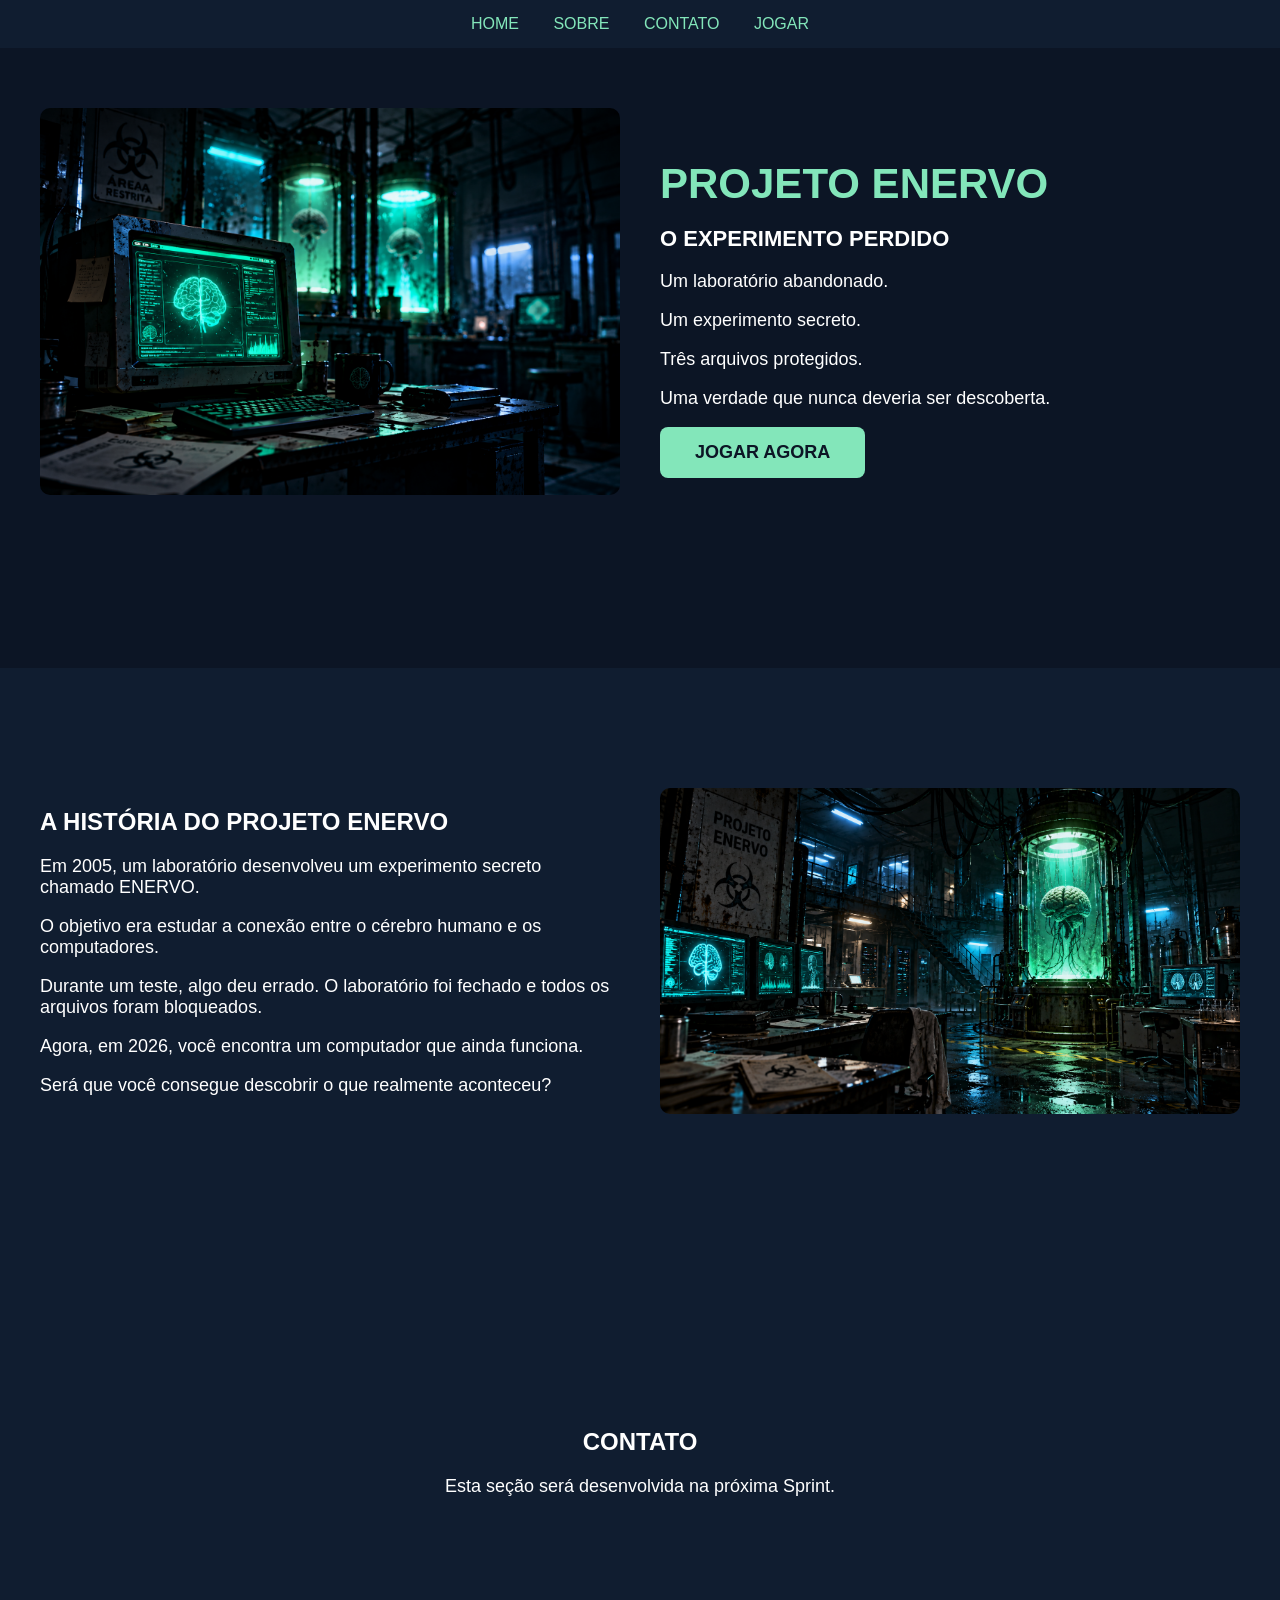
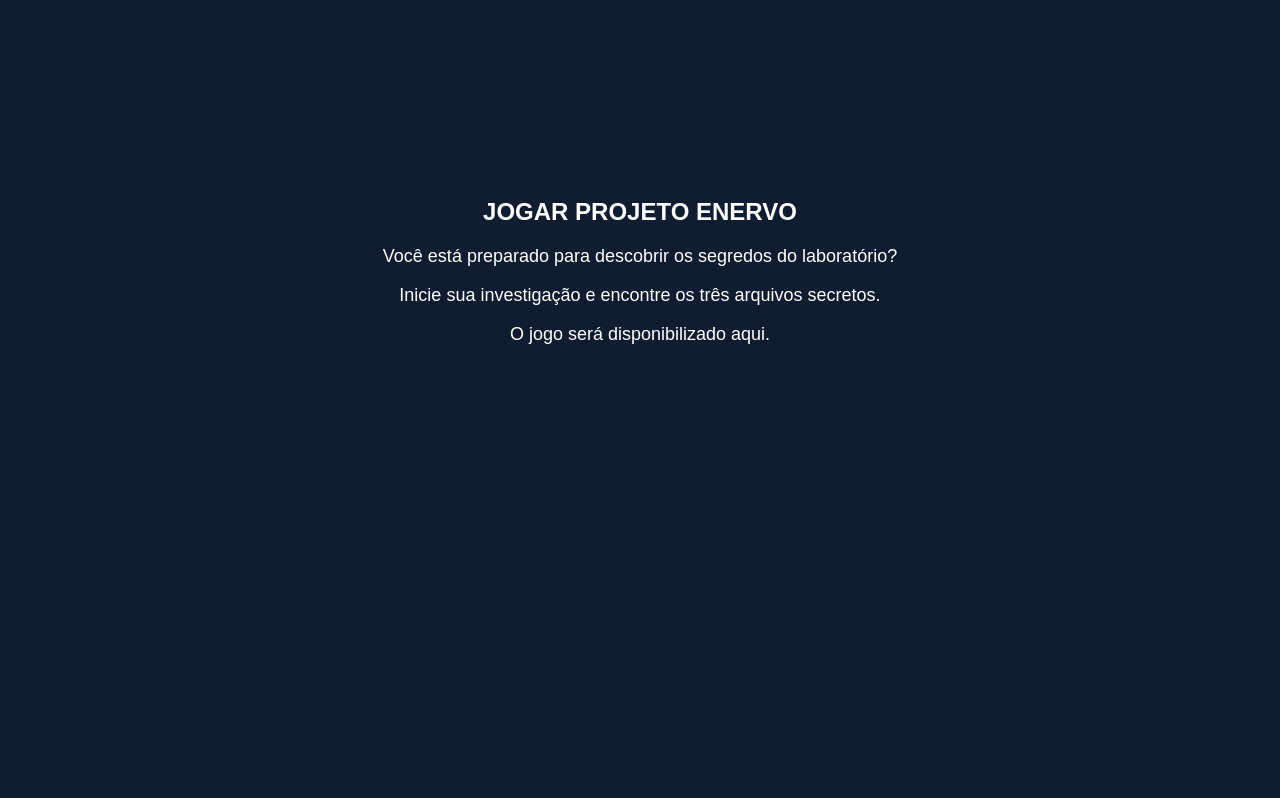
==== index.html @ 1218ed66 "Add files via upload" ====
<!DOCTYPE html>
<html lang="pt-BR">

<head>
    <meta charset="UTF-8">
    <meta name="viewport" content="width=device-width, initial-scale=1.0">
    <title>Projeto Enervo</title>
    <link rel="stylesheet" href="style.css">
</head>

<body>

    <header>
        <nav>
            <a href="#inicio">HOME</a>
            <a href="#historia">SOBRE</a>
            <a href="#contato">CONTATO</a>
            <a href="#jogar">JOGAR</a>
        </nav>
    </header>

    <!-- HOME -->
    <section id="inicio">

        <div class="conteudo-home">

            <div class="imagem-home">
                <img src="computador.jpg"
                     alt="Computador misterioso do Projeto Enervo">
            </div>

            <div class="texto-home">

                <h1>PROJETO ENERVO</h1>
                <h2>O EXPERIMENTO PERDIDO</h2>

                <p>Um laboratório abandonado.</p>
                <p>Um experimento secreto.</p>
                <p>Três arquivos protegidos.</p>
                <p>Uma verdade que nunca deveria ser descoberta.</p>

                <a href="#jogar">
                    <button>JOGAR AGORA</button>
                </a>

            </div>

        </div>

    </section>

    <!-- SOBRE -->
    <section id="historia">

        
<section id="historia">

    <div class="conteudo-historia">

        <div class="texto-historia">
            <h2>A HISTÓRIA DO PROJETO ENERVO</h2>

            <p>Em 2005, um laboratório desenvolveu
            um experimento secreto chamado ENERVO.</p>

            <p>O objetivo era estudar a conexão
            entre o cérebro humano e os computadores.</p>

            <p>Durante um teste, algo deu errado.
            O laboratório foi fechado e todos
            os arquivos foram bloqueados.</p>

            <p>Agora, em 2026, você encontra
            um computador que ainda funciona.</p>

            <p>Será que você consegue descobrir
            o que realmente aconteceu?</p>
        </div>

        <div class="imagem-historia">
            <img src="laboratorio.jpg" alt="Laboratório secreto do Projeto Enervo">
        </div>

    </div>

</section>


    <!-- CONTATO -->
    <section id="contato">

        <h2>CONTATO</h2>
        <p>Esta seção será desenvolvida na próxima Sprint.</p>

    </section>

    <!-- JOGAR -->
    <section id="jogar">

        <h2>JOGAR PROJETO ENERVO</h2>

        <p>
            Você está preparado para descobrir
            os segredos do laboratório?
        </p>

        <p>
            Inicie sua investigação e encontre
            os três arquivos secretos.
        </p>

        <p>O jogo será disponibilizado aqui.</p>

    </section>

</body>
</html>
---- style.css ----
body {
    background-color: #0C1525;
    color: white;
    font-family: Arial, sans-serif;
    text-align: center;
    padding: 0;
    margin: 0;
}

h1 {
    color: #83E6BA;
    font-size: 50px;
}

h2 {
    color: white;
    font-size: 24px;
}

p {
    font-size: 18px;
}

button {
    background-color: #83E6BA;
    color: #0C1525;
    border: none;
    padding: 15px 35px;
    font-size: 18px;
    font-weight: bold;
    border-radius: 8px;
    cursor: pointer;
}

/* MENU FIXO NO TOPO */

header {
    background-color: #101D30;
    padding: 15px;
    text-align: center;
    position: sticky;
    top: 0;
    z-index: 10;
}

nav a {
    color: #83E6BA;
    text-decoration: none;
    font-size: 16px;
    margin: 15px;
}

nav a:hover {
    color: white;
}

/* HOME */

#inicio {
    min-height: 500px;
    padding: 60px 20px;
}

.conteudo-home {
    display: flex;
    align-items: center;
    justify-content: center;
    gap: 40px;
    max-width: 1200px;
    margin: 0 auto;
}

.imagem-home {
    width: 50%;
    min-width: 0;
}

.imagem-home img {
    display: block;
    width: 100%;
    height: auto;
    border-radius: 10px;
}

.texto-home {
    width: 50%;
    min-width: 0;
    text-align: left;
}

.texto-home h1 {
    font-size: 42px;
    margin-bottom: 10px;
}

.texto-home h2 {
    font-size: 22px;
}

.texto-home p {
    font-size: 18px;
}

/* SOBRE */

#historia {
    min-height: 500px;
    padding: 60px 20px;
    background-color: #101D30;
}

/* CONTATO */

#contato {
    min-height: 250px;
    padding: 60px 20px;
}

/* JOGAR */

#jogar {
    min-height: 500px;
    padding: 60px 20px;
}

/* ESPAÇO PARA O MENU NÃO COBRIR OS TÍTULOS */

#inicio, #historia, #contato, #jogar {
    scroll-margin-top: 70px;
}

/* AJUSTE PARA TELAS MENORES */

@media (max-width: 700px) {
    .conteudo-home {
        flex-direction: column;
    }

    .imagem-home,
    .texto-home {
        width: 100%;
    }

    .texto-home {
        text-align: center;
    }

    .texto-home h1 {
        font-size: 34px;
    }

    nav a {
        margin: 6px;
        font-size: 14px;
    }
}


/* HISTÓRIA COM TEXTO E IMAGEM LADO A LADO */

.conteudo-historia {
    display: flex;
    align-items: center;
    justify-content: center;
    gap: 40px;
    max-width: 1200px;
    margin: 0 auto;
}

.texto-historia {
    width: 50%;
    min-width: 0;
    text-align: left;
}

.imagem-historia {
    width: 50%;
    min-width: 0;
}

.imagem-historia img {
    display: block;
    width: 100%;
    height: auto;
    border-radius: 10px;
}

@media (max-width: 700px) {
    .conteudo-historia {
        flex-direction: column;
    }

    .texto-historia,
    .imagem-historia {
        width: 100%;
    }

    .texto-historia {
        text-align: center;
    }
}
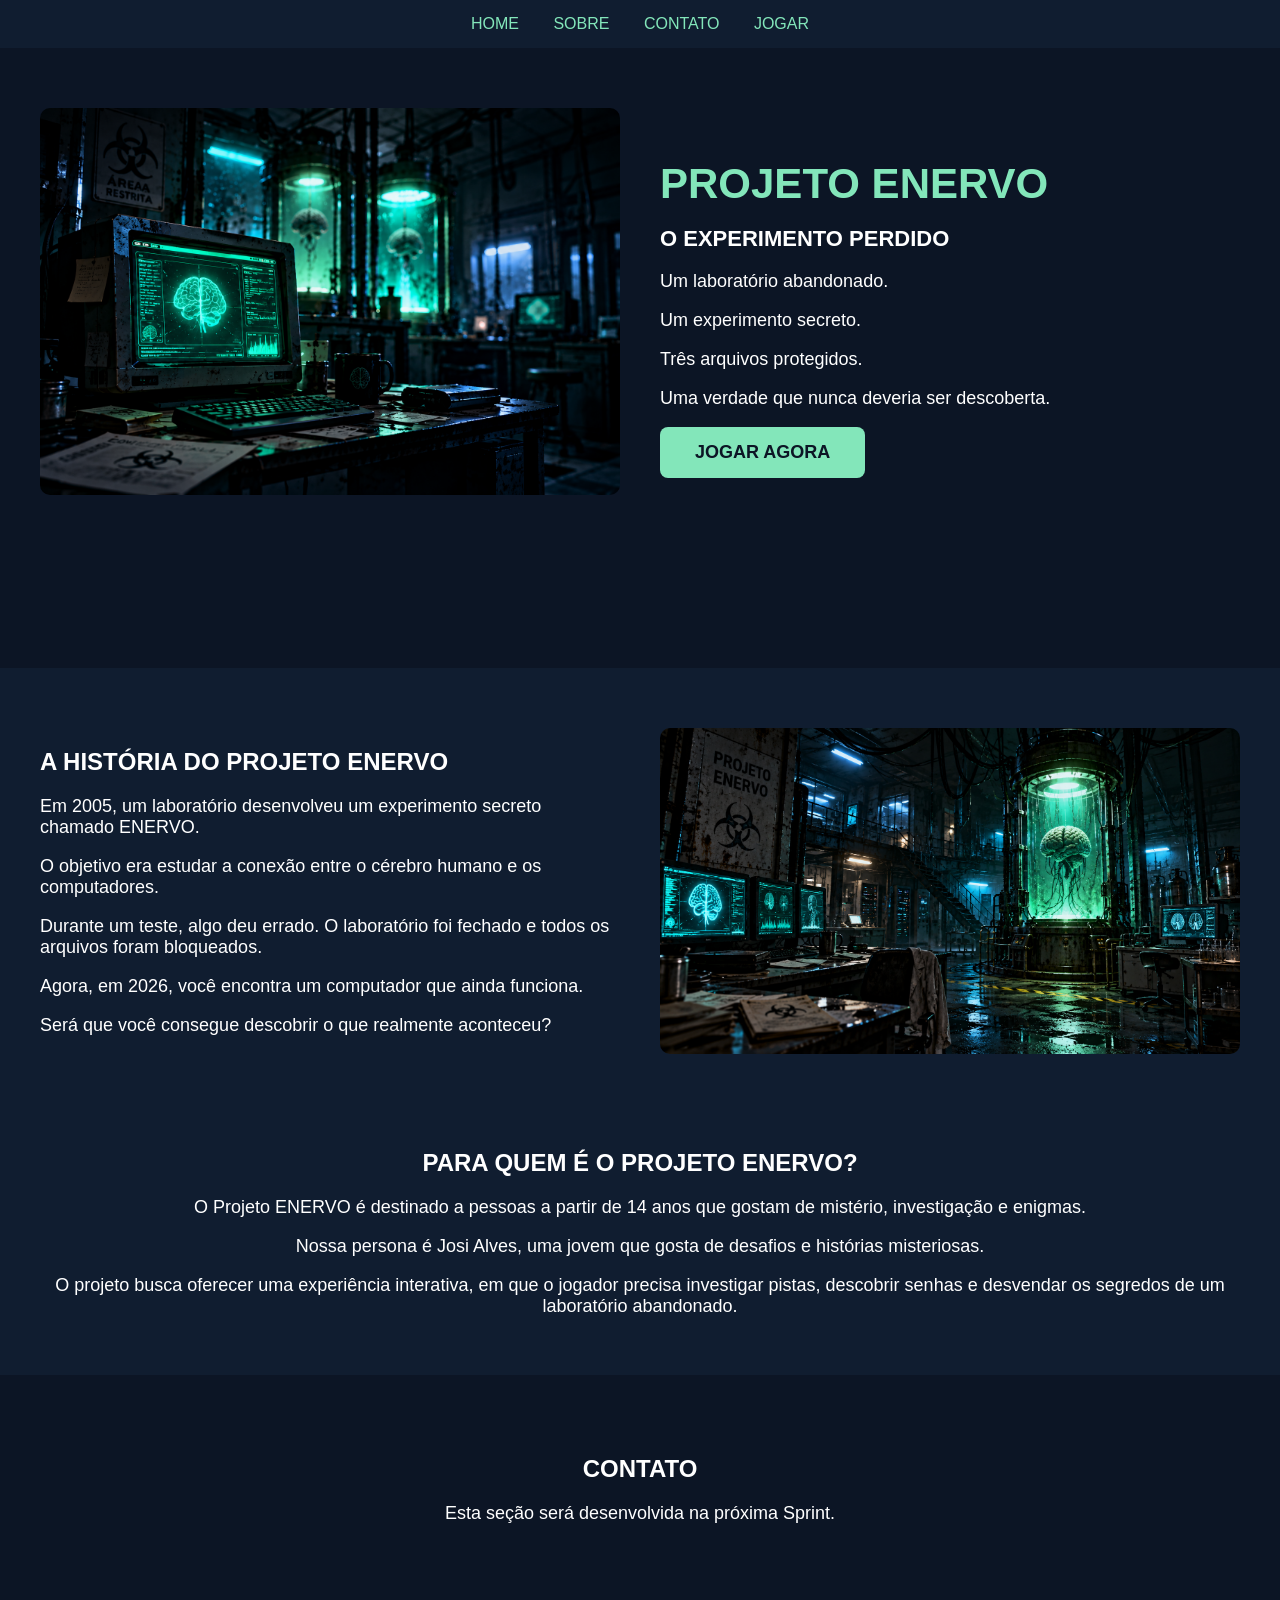
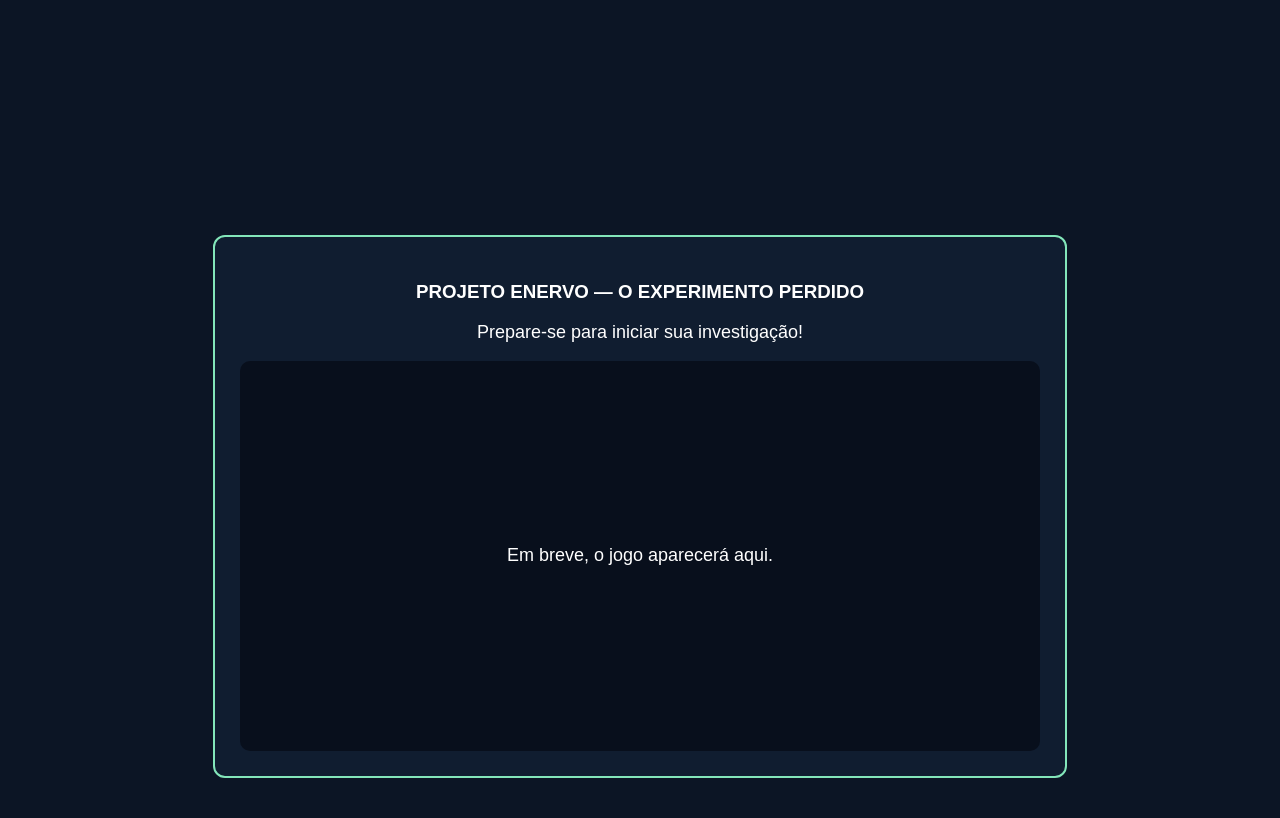
==== commit e1e8417e: "Add files via upload" ====
--- a/index.html
+++ b/index.html
@@ -53,9 +53,6 @@
     <!-- SOBRE -->
     <section id="historia">
 
-        
-<section id="historia">
-
     <div class="conteudo-historia">
 
         <div class="texto-historia">
@@ -86,6 +83,16 @@
 
 </section>
 
+<section id="persona">
+    <h2>PARA QUEM É O PROJETO ENERVO?</h2>
+
+    <p>O Projeto ENERVO é destinado a pessoas a partir de 14 anos que gostam de mistério, investigação e enigmas.</p>
+
+    <p>Nossa persona é Josi Alves, uma jovem que gosta de desafios e histórias misteriosas.</p>
+
+    <p>O projeto busca oferecer uma experiência interativa, em que o jogador precisa investigar pistas, descobrir senhas e desvendar os segredos de um laboratório abandonado.</p>
+</section>
+
 
     <!-- CONTATO -->
     <section id="contato">
@@ -98,20 +105,13 @@
     <!-- JOGAR -->
     <section id="jogar">
 
-        <h2>JOGAR PROJETO ENERVO</h2>
-
-        <p>
-            Você está preparado para descobrir
-            os segredos do laboratório?
-        </p>
-
-        <p>
-            Inicie sua investigação e encontre
-            os três arquivos secretos.
-        </p>
-
-        <p>O jogo será disponibilizado aqui.</p>
-
+    <div class="area-jogo">
+    <h3>PROJETO ENERVO — O EXPERIMENTO PERDIDO</h3>
+    <p>Prepare-se para iniciar sua investigação!</p>
+    <div id="tela-jogo">
+        <p>Em breve, o jogo aparecerá aqui.</p>
+    </div>
+</div>
     </section>
 
 </body>
--- a/style.css
+++ b/style.css
@@ -105,8 +105,12 @@
 /* SOBRE */
 
 #historia {
-    min-height: 500px;
+    min-height: 0px;
     padding: 60px 20px;
+    background-color: #101D30;
+}
+#persona {
+    padding: 15px 20px 40px;
     background-color: #101D30;
 }
 
@@ -120,8 +124,8 @@
 /* JOGAR */
 
 #jogar {
-    min-height: 500px;
-    padding: 60px 20px;
+    min-height: auto;
+    padding: 60px 20px 10px;
 }
 
 /* ESPAÇO PARA O MENU NÃO COBRIR OS TÍTULOS */
@@ -200,3 +204,24 @@
         text-align: center;
     }
 }
+
+/* ÁREA DO JOGO PROJETO ENERVO */
+
+.area-jogo {
+    max-width: 800px;
+    margin: 30px auto;
+    padding: 25px;
+    background-color: #101D30;
+    border: 2px solid #83E6BA;
+    border-radius: 12px;
+}
+
+#tela-jogo {
+    min-height: 350px;
+    background-color: #080F1C;
+    border-radius: 10px;
+    display: flex;
+    align-items: center;
+    justify-content: center;
+    padding: 20px;
+}
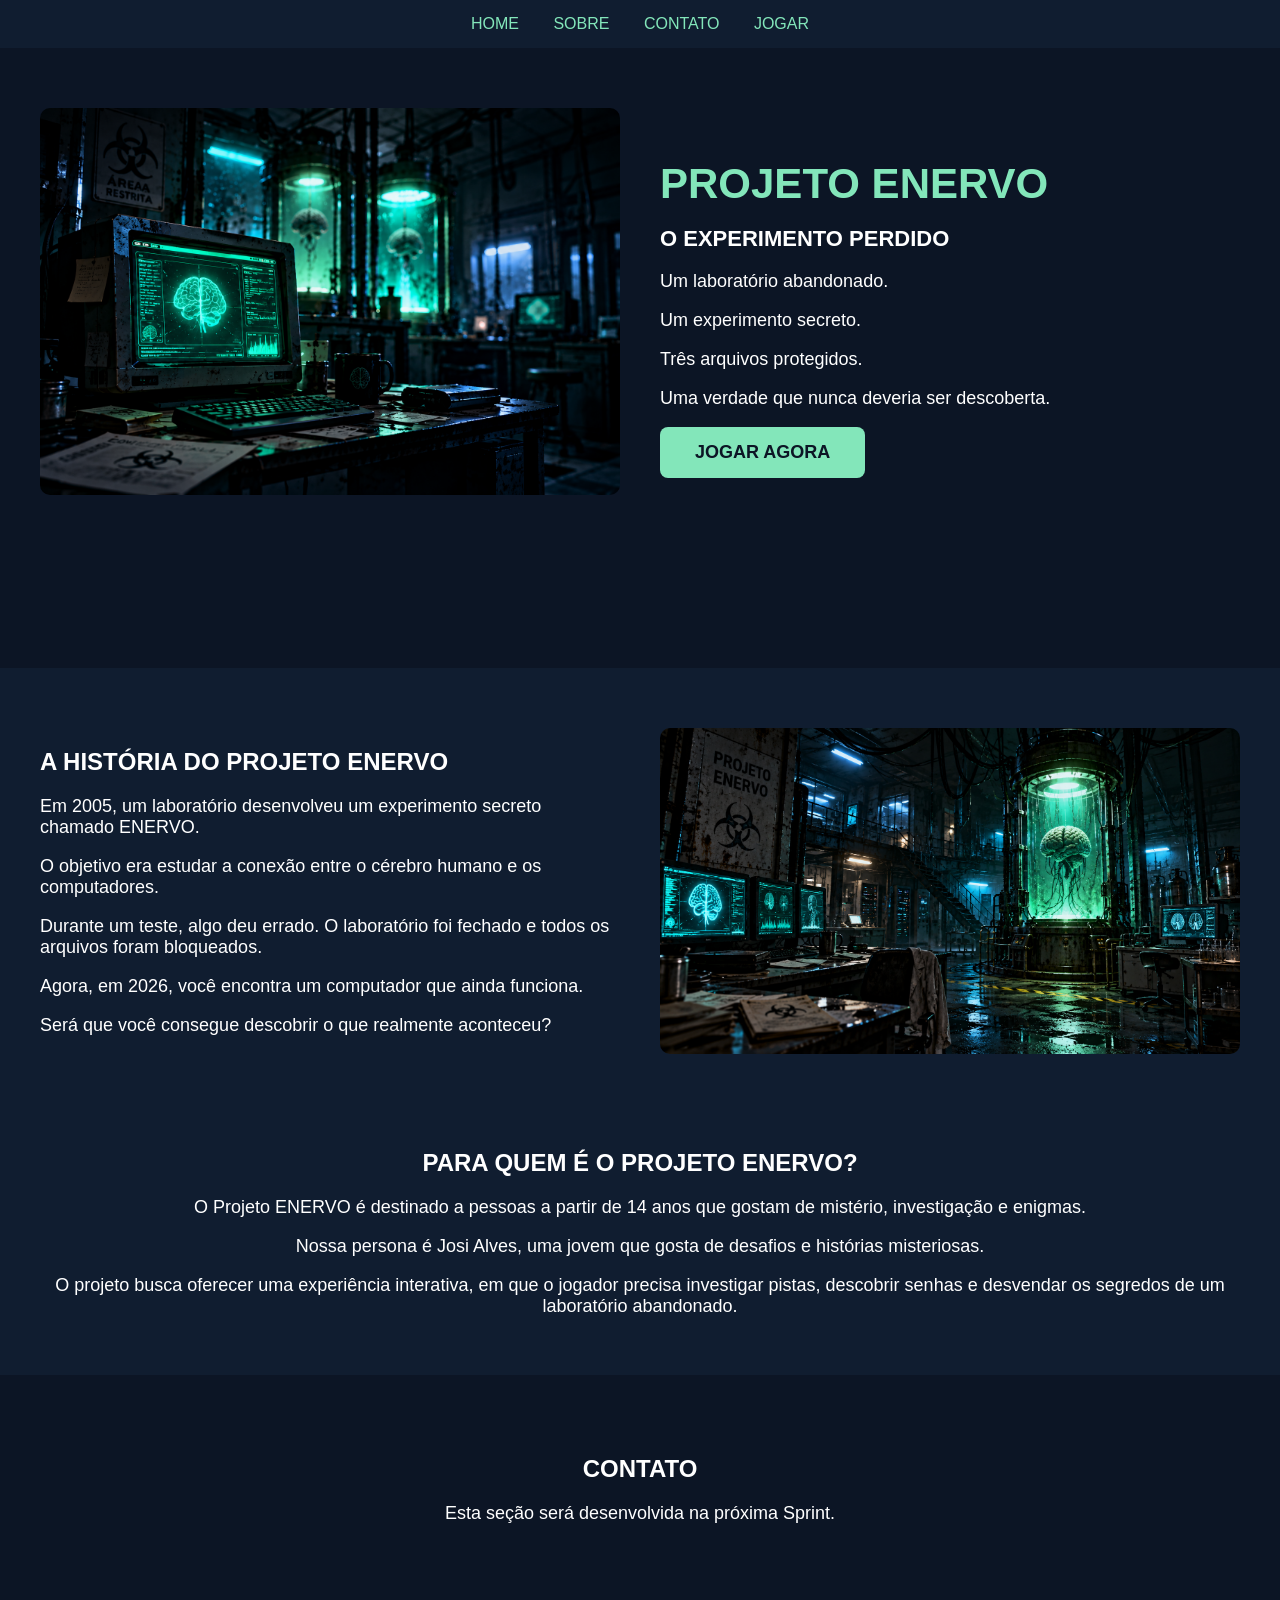
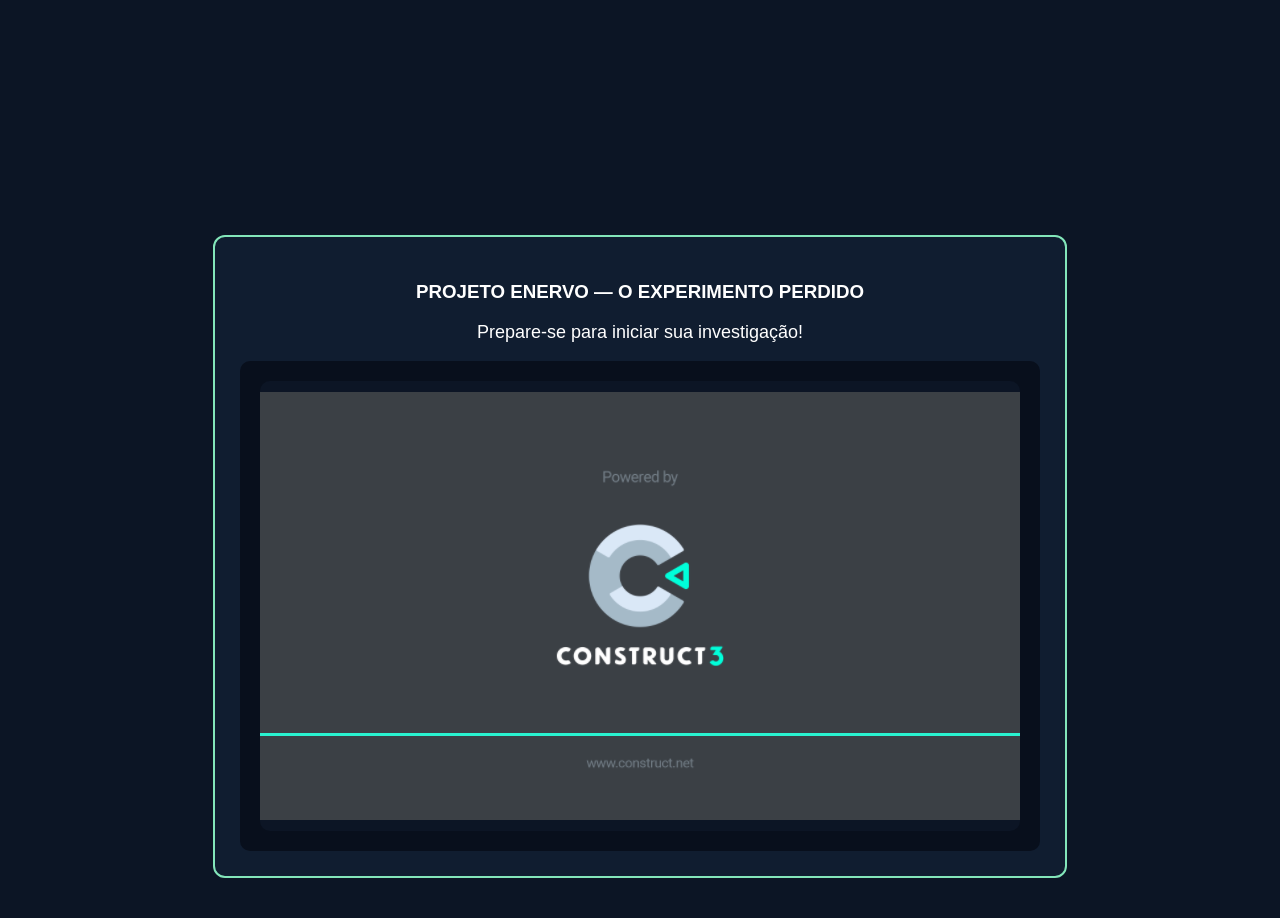
==== commit d2aa27ee: "Add files via upload" ====
--- a/index.html
+++ b/index.html
@@ -109,8 +109,16 @@
     <h3>PROJETO ENERVO — O EXPERIMENTO PERDIDO</h3>
     <p>Prepare-se para iniciar sua investigação!</p>
     <div id="tela-jogo">
-        <p>Em breve, o jogo aparecerá aqui.</p>
-    </div>
+        
+<iframe
+    src="jogo/index.html"
+    title="Jogo Projeto ENERVO"
+    width="100%"
+    height="450"
+    style="border: none; border-radius: 10px;"
+    allowfullscreen>
+</iframe>
+
 </div>
     </section>
 
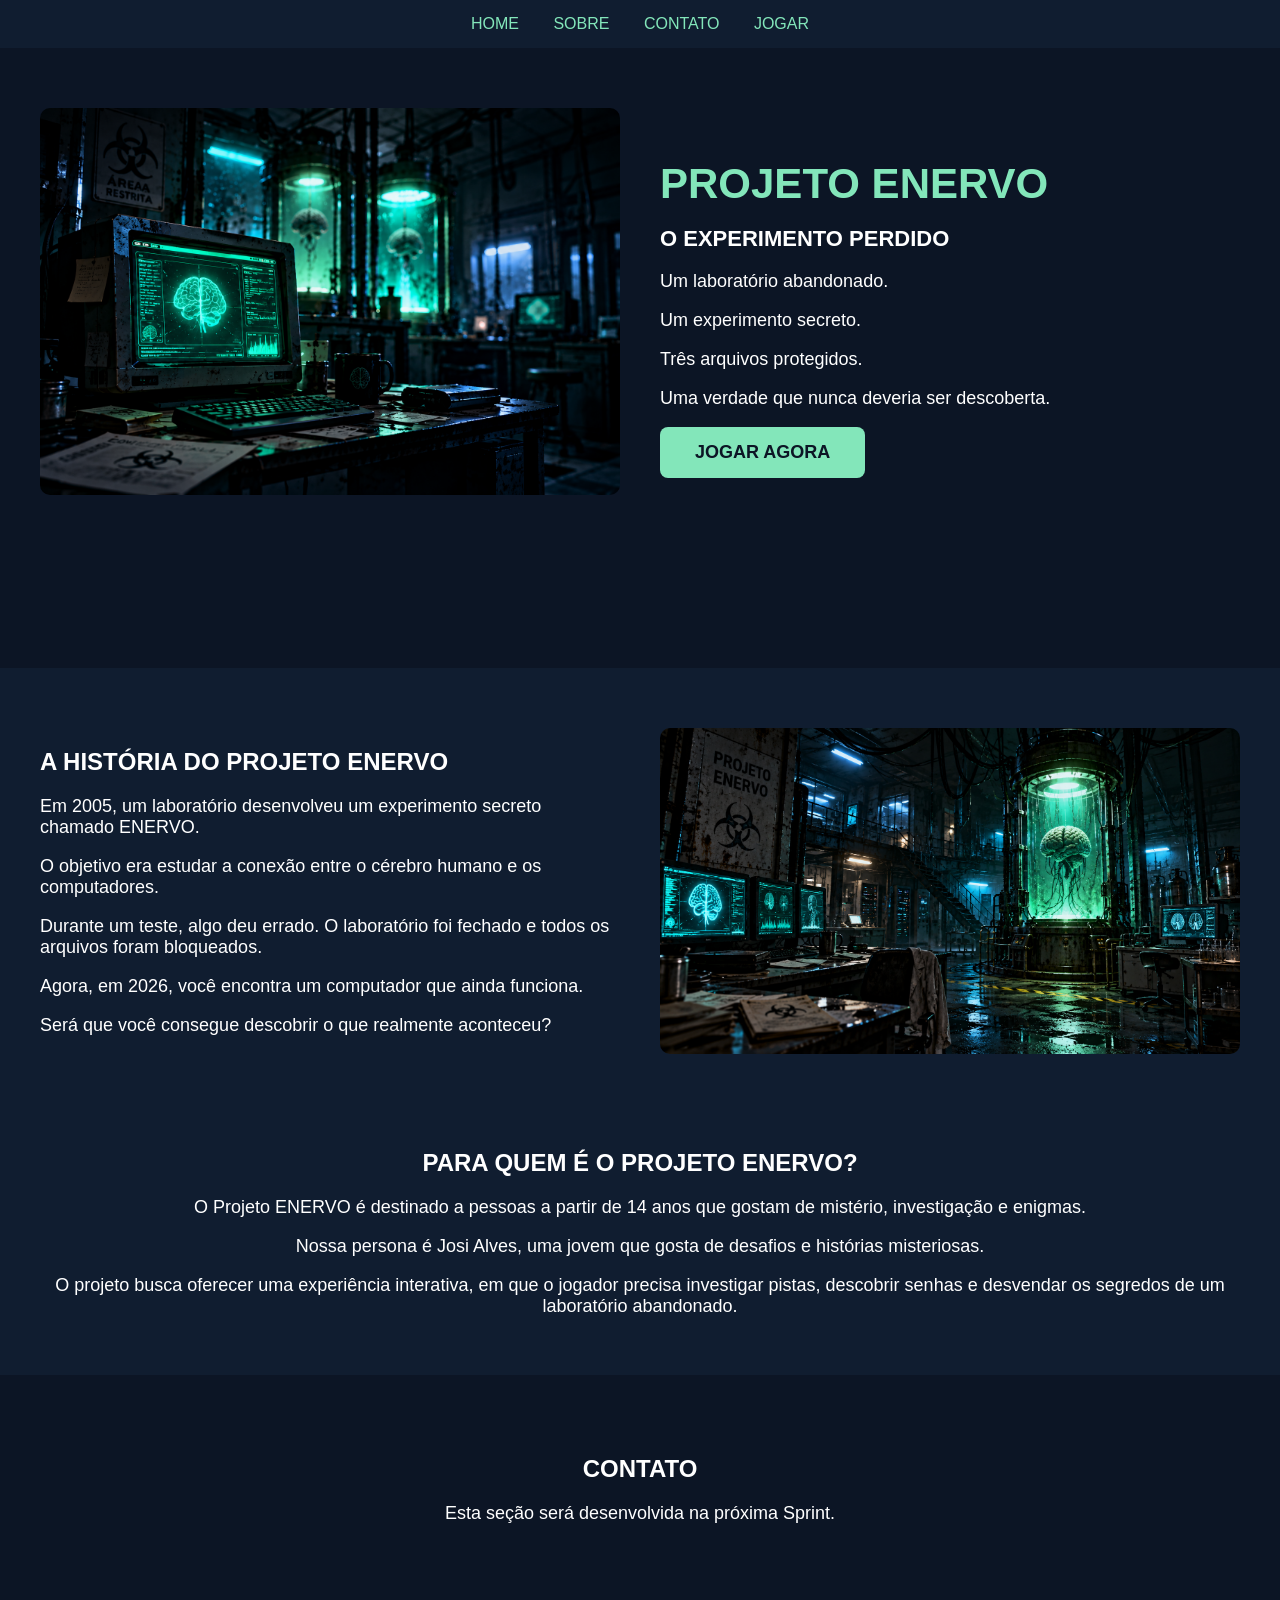
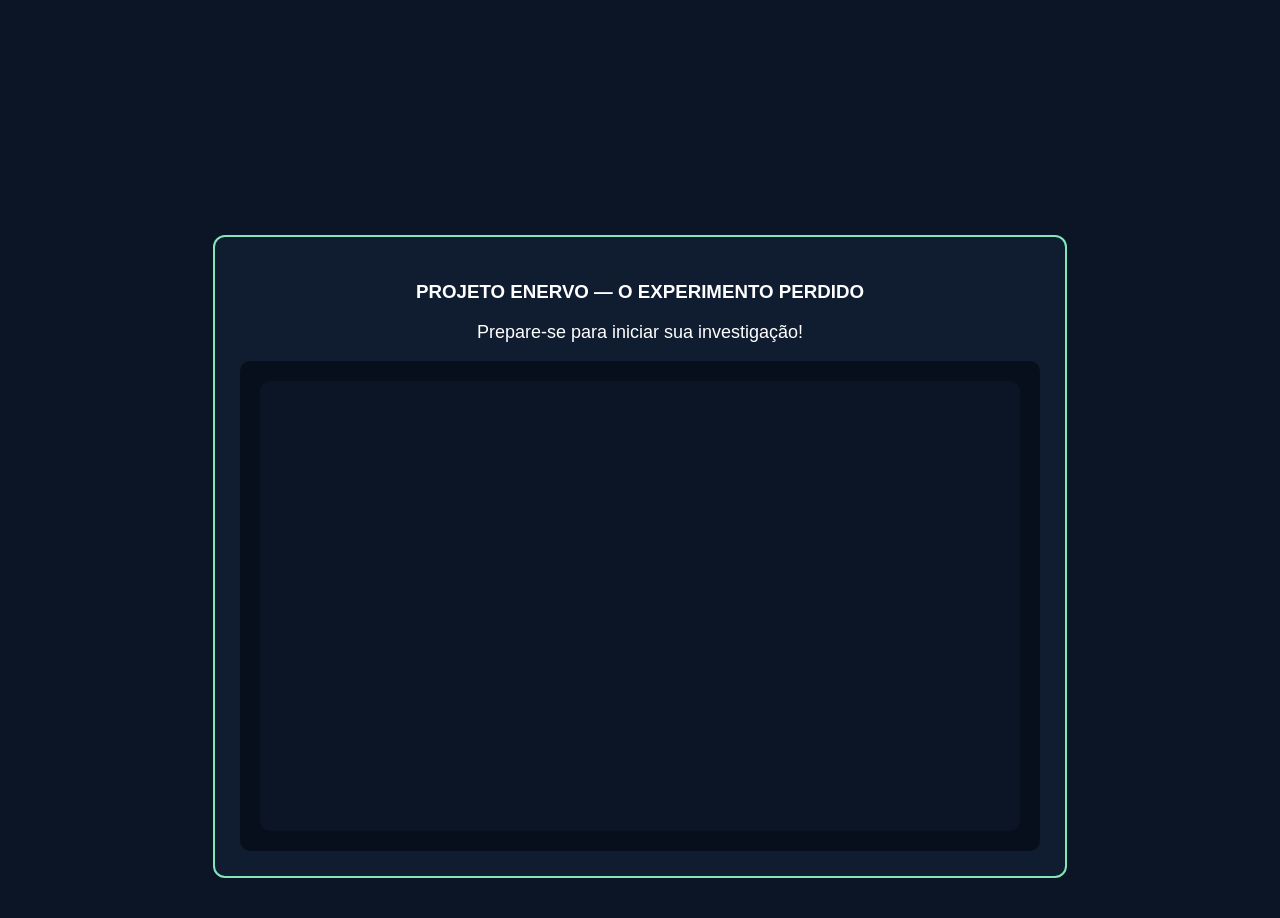
==== commit 5db1fc53: "Add files via upload" ====
--- a/index.html
+++ b/index.html
@@ -118,7 +118,7 @@
     style="border: none; border-radius: 10px;"
     allowfullscreen>
 </iframe>
-
+</div>
 </div>
     </section>
 
